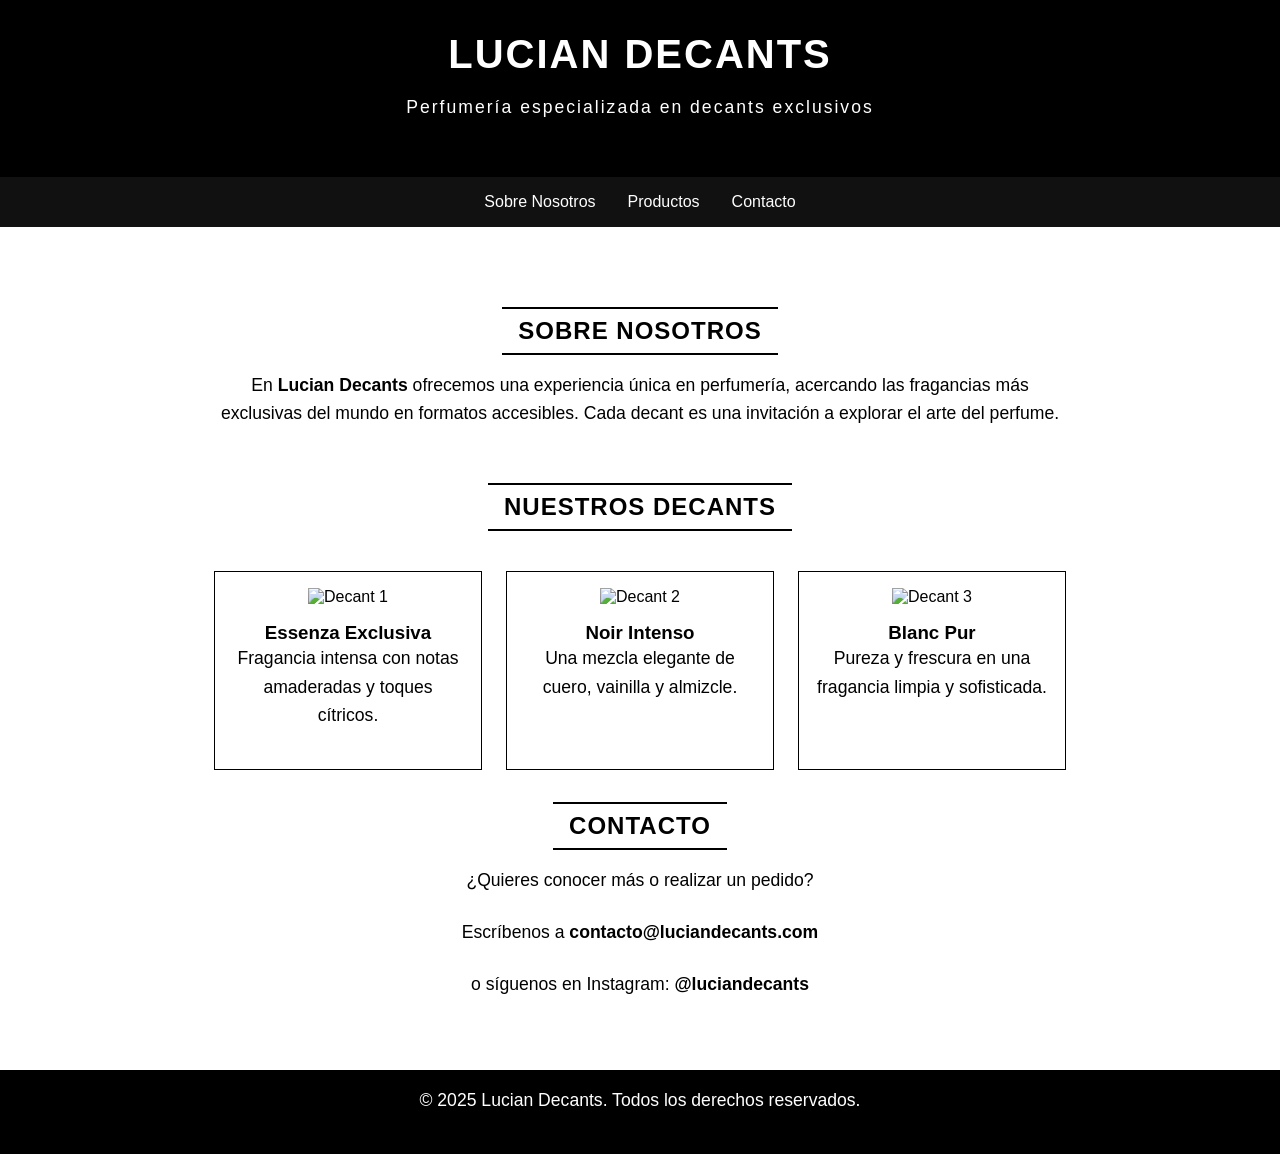
==== index.html @ 2844be26 "Rename lucian_decants_site.html to index.html" ====
<!DOCTYPE html>
<html lang="es">
<head>
  <meta charset="UTF-8" />
  <meta name="viewport" content="width=device-width, initial-scale=1.0" />
  <title>LUCIAN DECANTS</title>
  <style>
    * {
      margin: 0;
      padding: 0;
      box-sizing: border-box;
      font-family: 'Helvetica Neue', sans-serif;
    }
    body {
      background-color: #fff;
      color: #000;
      display: flex;
      flex-direction: column;
      min-height: 100vh;
    }
    header {
      background-color: #000;
      color: #fff;
      text-align: center;
      padding: 2rem 1rem;
      letter-spacing: 2px;
    }
    nav {
      display: flex;
      justify-content: center;
      background-color: #111;
    }
    nav a {
      color: #fff;
      text-decoration: none;
      padding: 1rem;
      transition: background 0.3s;
    }
    nav a:hover {
      background-color: #fff;
      color: #000;
    }
    main {
      flex: 1;
      padding: 3rem 1.5rem;
      max-width: 900px;
      margin: 0 auto;
      text-align: center;
    }
    h1 {
      font-size: 2.5rem;
      margin-bottom: 1rem;
    }
    p {
      font-size: 1.1rem;
      line-height: 1.6;
      margin-bottom: 1.5rem;
    }
    .section-title {
      border-top: 2px solid #000;
      border-bottom: 2px solid #000;
      display: inline-block;
      padding: 0.5rem 1rem;
      margin: 2rem 0 1rem;
      font-weight: bold;
      letter-spacing: 1px;
    }
    .grid {
      display: grid;
      grid-template-columns: repeat(auto-fit, minmax(250px, 1fr));
      gap: 1.5rem;
      margin-top: 1.5rem;
    }
    .card {
      border: 1px solid #000;
      padding: 1rem;
      transition: transform 0.3s;
    }
    .card:hover {
      transform: translateY(-5px);
    }
    .card img {
      width: 100%;
      height: 200px;
      object-fit: cover;
      margin-bottom: 1rem;
    }
    footer {
      background-color: #000;
      color: #fff;
      text-align: center;
      padding: 1rem;
      font-size: 0.9rem;
    }
  </style>
</head>
<body>
  <header>
    <h1>LUCIAN DECANTS</h1>
    <p>Perfumería especializada en decants exclusivos</p>
  </header>
  <nav>
    <a href="#sobre">Sobre Nosotros</a>
    <a href="#productos">Productos</a>
    <a href="#contacto">Contacto</a>
  </nav>
  <main>
    <section id="sobre">
      <h2 class="section-title">SOBRE NOSOTROS</h2>
      <p>
        En <strong>Lucian Decants</strong> ofrecemos una experiencia única en perfumería, acercando las fragancias más exclusivas del mundo en formatos accesibles. Cada decant es una invitación a explorar el arte del perfume.
      </p>
    </section>

    <section id="productos">
      <h2 class="section-title">NUESTROS DECANTS</h2>
      <div class="grid">
        <div class="card">
          <img src="https://images.unsplash.com/photo-1599058917212-d750089bc07c?auto=format&fit=crop&w=800&q=60" alt="Decant 1">
          <h3>Essenza Exclusiva</h3>
          <p>Fragancia intensa con notas amaderadas y toques cítricos.</p>
        </div>
        <div class="card">
          <img src="https://images.unsplash.com/photo-1600185365483-26d7a4b4e69e?auto=format&fit=crop&w=800&q=60" alt="Decant 2">
          <h3>Noir Intenso</h3>
          <p>Una mezcla elegante de cuero, vainilla y almizcle.</p>
        </div>
        <div class="card">
          <img src="https://images.unsplash.com/photo-1587474260584-136574528ed5?auto=format&fit=crop&w=800&q=60" alt="Decant 3">
          <h3>Blanc Pur</h3>
          <p>Pureza y frescura en una fragancia limpia y sofisticada.</p>
        </div>
      </div>
    </section>

    <section id="contacto">
      <h2 class="section-title">CONTACTO</h2>
      <p>¿Quieres conocer más o realizar un pedido?</p>
      <p>Escríbenos a <strong>contacto@luciandecants.com</strong></p>
      <p>o síguenos en Instagram: <strong>@luciandecants</strong></p>
    </section>
  </main>
  <footer>
    <p>&copy; 2025 Lucian Decants. Todos los derechos reservados.</p>
  </footer>
</body>
</html>
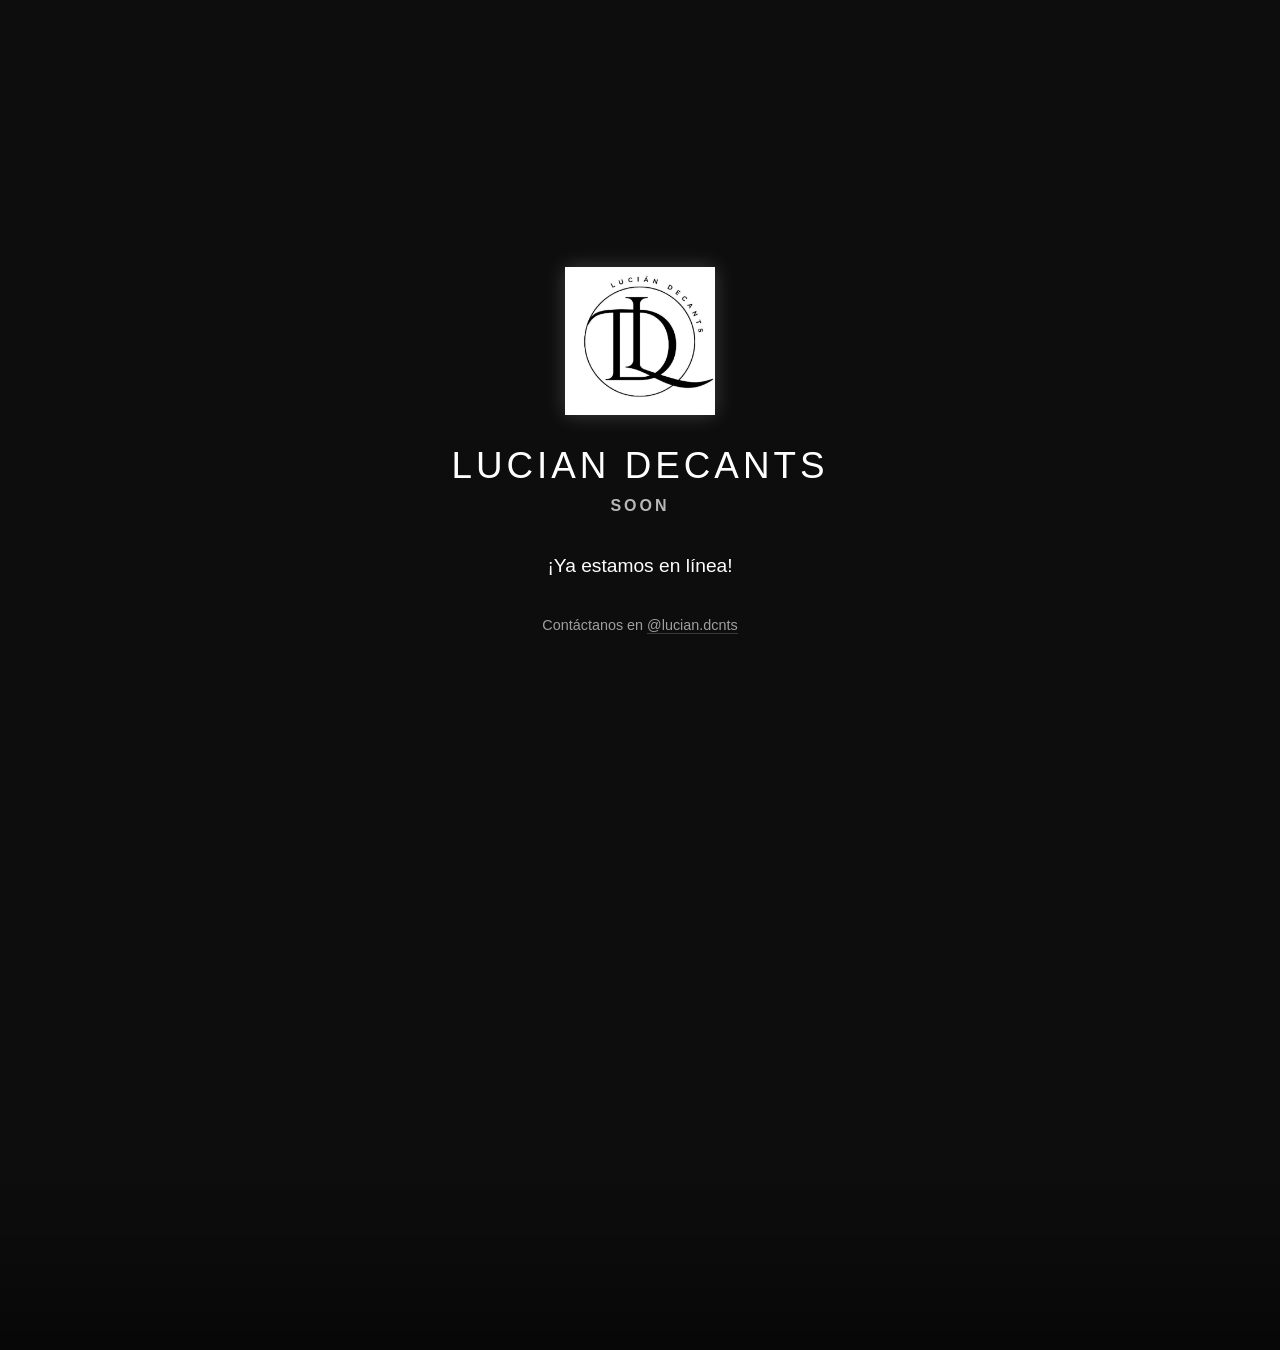
==== commit f98adc3c: "Add files via upload" ====
--- a/index.html
+++ b/index.html
@@ -3,145 +3,111 @@
 <head>
   <meta charset="UTF-8" />
   <meta name="viewport" content="width=device-width, initial-scale=1.0" />
-  <title>LUCIAN DECANTS</title>
+  <title>LUCIAN DECANTS — Soon</title>
   <style>
     * {
       margin: 0;
       padding: 0;
       box-sizing: border-box;
-      font-family: 'Helvetica Neue', sans-serif;
+      font-family: 'Poppins', sans-serif;
+      color: white;
     }
+
     body {
-      background-color: #fff;
-      color: #000;
+      background-color: #000;
+      height: 100vh;
       display: flex;
       flex-direction: column;
-      min-height: 100vh;
+      justify-content: center;
+      align-items: center;
+      text-align: center;
+      overflow: hidden;
     }
-    header {
-      background-color: #000;
-      color: #fff;
-      text-align: center;
-      padding: 2rem 1rem;
-      letter-spacing: 2px;
+
+    .blur-bg {
+      position: absolute;
+      top: -50%;
+      left: -50%;
+      width: 200%;
+      height: 200%;
+      background: rgba(255, 255, 255, 0.05);
+      filter: blur(100px);
+      z-index: 0;
     }
-    nav {
-      display: flex;
-      justify-content: center;
-      background-color: #111;
+
+    img {
+      width: 150px;
+      margin-bottom: 30px;
+      filter: drop-shadow(0 0 10px rgba(255,255,255,0.2));
+      z-index: 1;
     }
-    nav a {
-      color: #fff;
+
+    h1 {
+      font-size: 2.3rem;
+      letter-spacing: 4px;
+      margin-bottom: 10px;
+      font-weight: 500;
+      z-index: 1;
+    }
+
+    h2 {
+      font-size: 1rem;
+      opacity: 0.7;
+      letter-spacing: 3px;
+      margin-bottom: 40px;
+      z-index: 1;
+    }
+
+    #countdown {
+      font-size: 1.2rem;
+      font-weight: 300;
+      z-index: 1;
+      margin-bottom: 40px;
+    }
+
+    .contact {
+      font-size: 0.9rem;
+      opacity: 0.6;
+      z-index: 1;
+    }
+
+    a {
+      color: white;
       text-decoration: none;
-      padding: 1rem;
-      transition: background 0.3s;
-    }
-    nav a:hover {
-      background-color: #fff;
-      color: #000;
-    }
-    main {
-      flex: 1;
-      padding: 3rem 1.5rem;
-      max-width: 900px;
-      margin: 0 auto;
-      text-align: center;
-    }
-    h1 {
-      font-size: 2.5rem;
-      margin-bottom: 1rem;
-    }
-    p {
-      font-size: 1.1rem;
-      line-height: 1.6;
-      margin-bottom: 1.5rem;
-    }
-    .section-title {
-      border-top: 2px solid #000;
-      border-bottom: 2px solid #000;
-      display: inline-block;
-      padding: 0.5rem 1rem;
-      margin: 2rem 0 1rem;
-      font-weight: bold;
-      letter-spacing: 1px;
-    }
-    .grid {
-      display: grid;
-      grid-template-columns: repeat(auto-fit, minmax(250px, 1fr));
-      gap: 1.5rem;
-      margin-top: 1.5rem;
-    }
-    .card {
-      border: 1px solid #000;
-      padding: 1rem;
-      transition: transform 0.3s;
-    }
-    .card:hover {
-      transform: translateY(-5px);
-    }
-    .card img {
-      width: 100%;
-      height: 200px;
-      object-fit: cover;
-      margin-bottom: 1rem;
-    }
-    footer {
-      background-color: #000;
-      color: #fff;
-      text-align: center;
-      padding: 1rem;
-      font-size: 0.9rem;
+      border-bottom: 1px solid rgba(255,255,255,0.3);
     }
   </style>
 </head>
 <body>
-  <header>
-    <h1>LUCIAN DECANTS</h1>
-    <p>Perfumería especializada en decants exclusivos</p>
-  </header>
-  <nav>
-    <a href="#sobre">Sobre Nosotros</a>
-    <a href="#productos">Productos</a>
-    <a href="#contacto">Contacto</a>
-  </nav>
-  <main>
-    <section id="sobre">
-      <h2 class="section-title">SOBRE NOSOTROS</h2>
-      <p>
-        En <strong>Lucian Decants</strong> ofrecemos una experiencia única en perfumería, acercando las fragancias más exclusivas del mundo en formatos accesibles. Cada decant es una invitación a explorar el arte del perfume.
-      </p>
-    </section>
+  <div class="blur-bg"></div>
+  <img src="logo.png" alt="Lucian Decants Logo" />
+  <h1>LUCIAN DECANTS</h1>
+  <h2>SOON</h2>
+  <div id="countdown"></div>
+  <div class="contact">
+    Contáctanos en <a href="https://instagram.com/lucian.dcnts" target="_blank">@lucian.dcnts</a>
+  </div>
 
-    <section id="productos">
-      <h2 class="section-title">NUESTROS DECANTS</h2>
-      <div class="grid">
-        <div class="card">
-          <img src="https://images.unsplash.com/photo-1599058917212-d750089bc07c?auto=format&fit=crop&w=800&q=60" alt="Decant 1">
-          <h3>Essenza Exclusiva</h3>
-          <p>Fragancia intensa con notas amaderadas y toques cítricos.</p>
-        </div>
-        <div class="card">
-          <img src="https://images.unsplash.com/photo-1600185365483-26d7a4b4e69e?auto=format&fit=crop&w=800&q=60" alt="Decant 2">
-          <h3>Noir Intenso</h3>
-          <p>Una mezcla elegante de cuero, vainilla y almizcle.</p>
-        </div>
-        <div class="card">
-          <img src="https://images.unsplash.com/photo-1587474260584-136574528ed5?auto=format&fit=crop&w=800&q=60" alt="Decant 3">
-          <h3>Blanc Pur</h3>
-          <p>Pureza y frescura en una fragancia limpia y sofisticada.</p>
-        </div>
-      </div>
-    </section>
+  <script>
+    const countdown = document.getElementById('countdown');
+    const targetDate = new Date('Nov 20, 2025 00:00:00').getTime();
 
-    <section id="contacto">
-      <h2 class="section-title">CONTACTO</h2>
-      <p>¿Quieres conocer más o realizar un pedido?</p>
-      <p>Escríbenos a <strong>contacto@luciandecants.com</strong></p>
-      <p>o síguenos en Instagram: <strong>@luciandecants</strong></p>
-    </section>
-  </main>
-  <footer>
-    <p>&copy; 2025 Lucian Decants. Todos los derechos reservados.</p>
-  </footer>
+    const updateCountdown = setInterval(() => {
+      const now = new Date().getTime();
+      const distance = targetDate - now;
+
+      const days = Math.floor(distance / (1000 * 60 * 60 * 24));
+      const hours = Math.floor((distance % (1000 * 60 * 60 * 24)) / (1000 * 60 * 60));
+      const minutes = Math.floor((distance % (1000 * 60 * 60)) / (1000 * 60));
+      const seconds = Math.floor((distance % (1000 * 60)) / 1000);
+
+      countdown.innerHTML = `${days}d ${hours}h ${minutes}m ${seconds}s`;
+
+      if (distance < 0) {
+        clearInterval(updateCountdown);
+        countdown.innerHTML = "¡Ya estamos en línea!";
+      }
+    }, 1000);
+  </script>
 </body>
 </html>
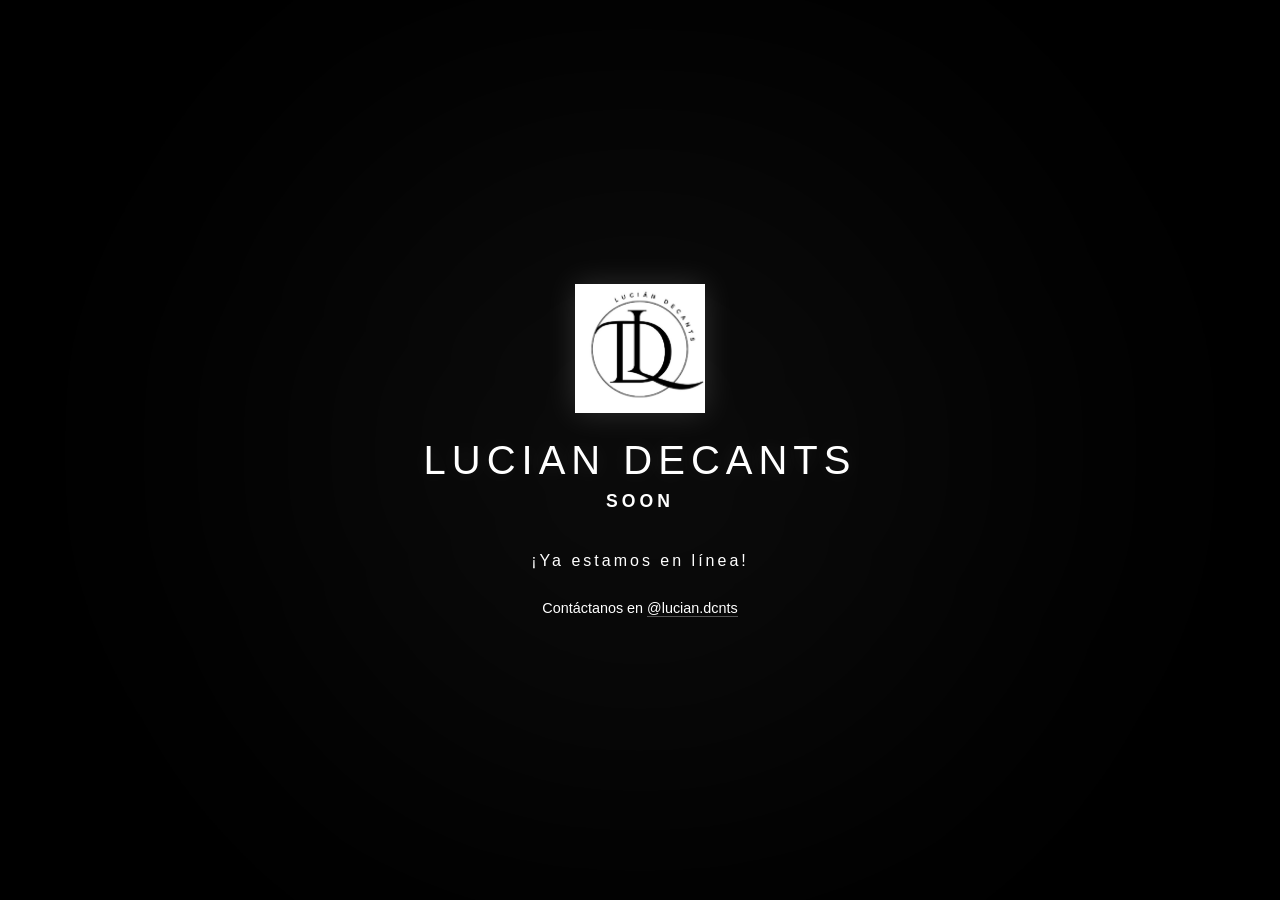
==== commit 0858dfc0: "Add files via upload" ====
--- a/index.html
+++ b/index.html
@@ -1,9 +1,9 @@
 <!DOCTYPE html>
 <html lang="es">
 <head>
-  <meta charset="UTF-8" />
-  <meta name="viewport" content="width=device-width, initial-scale=1.0" />
-  <title>LUCIAN DECANTS — Soon</title>
+  <meta charset="UTF-8">
+  <meta name="viewport" content="width=device-width, initial-scale=1.0">
+  <title>LUCIAN DECANTS — SOON</title>
   <style>
     * {
       margin: 0;
@@ -15,60 +15,77 @@
 
     body {
       background-color: #000;
+      overflow: hidden;
       height: 100vh;
       display: flex;
       flex-direction: column;
       justify-content: center;
       align-items: center;
       text-align: center;
-      overflow: hidden;
+      position: relative;
     }
 
-    .blur-bg {
+    /* Fondo con humo animado */
+    .smoke {
       position: absolute;
-      top: -50%;
-      left: -50%;
-      width: 200%;
-      height: 200%;
-      background: rgba(255, 255, 255, 0.05);
-      filter: blur(100px);
+      width: 100%;
+      height: 100%;
+      top: 0;
+      left: 0;
+      background: radial-gradient(circle at 50% 50%, rgba(255,255,255,0.05) 0%, rgba(0,0,0,1) 70%);
+      animation: smokeMove 12s ease-in-out infinite alternate;
+      filter: blur(90px);
       z-index: 0;
     }
 
+    @keyframes smokeMove {
+      0% { transform: scale(1) translate(0, 0); opacity: 0.6; }
+      50% { transform: scale(1.1) translate(-5%, 5%); opacity: 0.9; }
+      100% { transform: scale(1.2) translate(5%, -5%); opacity: 0.6; }
+    }
+
     img {
-      width: 150px;
-      margin-bottom: 30px;
-      filter: drop-shadow(0 0 10px rgba(255,255,255,0.2));
-      z-index: 1;
+      width: 130px;
+      margin-bottom: 25px;
+      filter: drop-shadow(0 0 15px rgba(255,255,255,0.15));
+      z-index: 2;
+      animation: fadeIn 2s ease forwards;
     }
 
     h1 {
-      font-size: 2.3rem;
-      letter-spacing: 4px;
-      margin-bottom: 10px;
-      font-weight: 500;
-      z-index: 1;
+      font-size: 2.5rem;
+      letter-spacing: 6px;
+      margin-bottom: 8px;
+      font-weight: 400;
+      text-transform: uppercase;
+      opacity: 0;
+      animation: glowIn 3s ease forwards 0.5s;
+      z-index: 2;
     }
 
     h2 {
-      font-size: 1rem;
-      opacity: 0.7;
-      letter-spacing: 3px;
+      font-size: 1.1rem;
+      opacity: 0;
+      letter-spacing: 4px;
       margin-bottom: 40px;
-      z-index: 1;
+      animation: fadeIn 3s ease forwards 1.5s;
+      z-index: 2;
     }
 
     #countdown {
-      font-size: 1.2rem;
-      font-weight: 300;
-      z-index: 1;
-      margin-bottom: 40px;
+      font-size: 1rem;
+      letter-spacing: 3px;
+      opacity: 0;
+      animation: fadeIn 2s ease forwards 2.5s;
+      margin-bottom: 30px;
+      z-index: 2;
     }
 
     .contact {
       font-size: 0.9rem;
-      opacity: 0.6;
-      z-index: 1;
+      opacity: 0;
+      animation: fadeIn 2s ease forwards 3.5s;
+      z-index: 2;
     }
 
     a {
@@ -76,11 +93,28 @@
       text-decoration: none;
       border-bottom: 1px solid rgba(255,255,255,0.3);
     }
+
+    @keyframes fadeIn {
+      to { opacity: 1; transform: none; }
+      from { opacity: 0; transform: translateY(15px); }
+    }
+
+    @keyframes glowIn {
+      0% { opacity: 0; text-shadow: none; }
+      50% { opacity: 1; text-shadow: 0 0 10px rgba(255,255,255,0.4); }
+      100% { opacity: 1; text-shadow: 0 0 20px rgba(255,255,255,0.1); }
+    }
+
+    @media (max-width: 600px) {
+      h1 { font-size: 1.8rem; letter-spacing: 4px; }
+      h2 { font-size: 0.9rem; }
+      img { width: 100px; }
+    }
   </style>
 </head>
 <body>
-  <div class="blur-bg"></div>
-  <img src="logo.png" alt="Lucian Decants Logo" />
+  <div class="smoke"></div>
+  <img src="logo.png" alt="Lucian Decants Logo">
   <h1>LUCIAN DECANTS</h1>
   <h2>SOON</h2>
   <div id="countdown"></div>
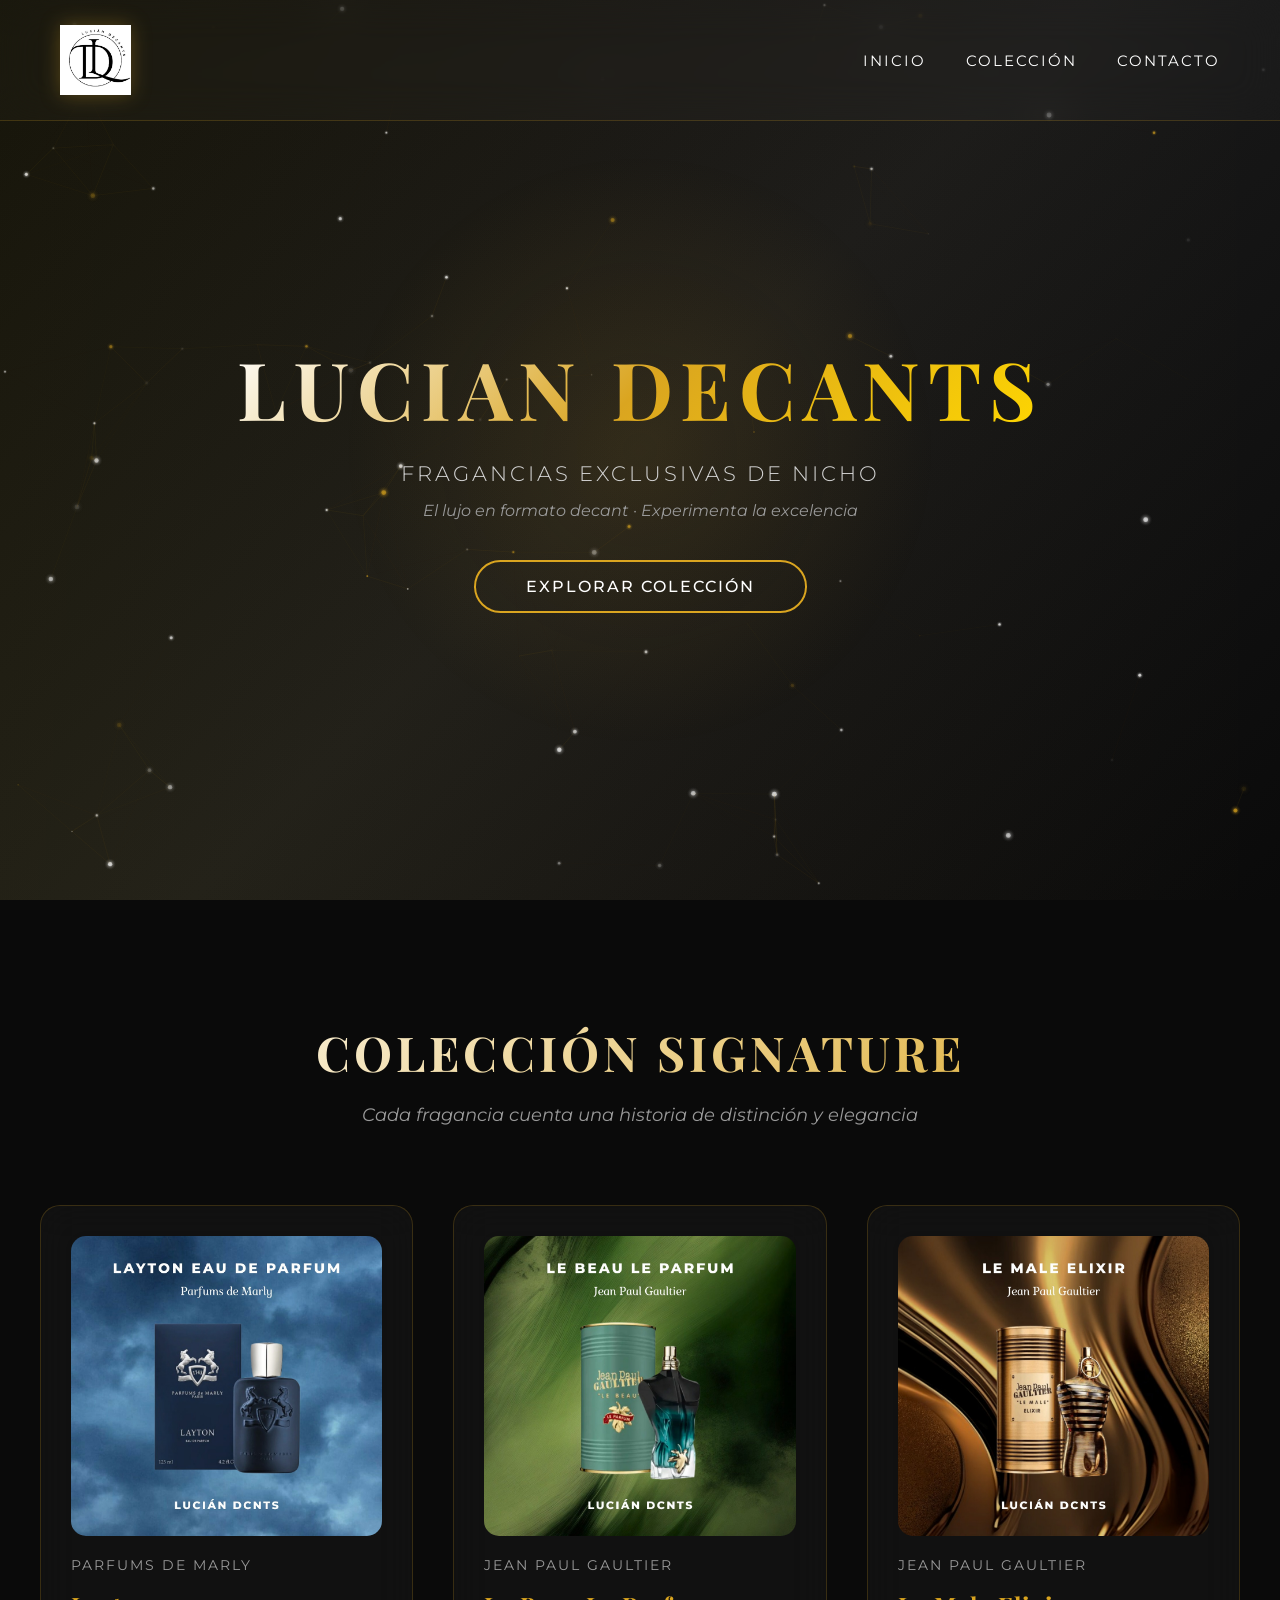
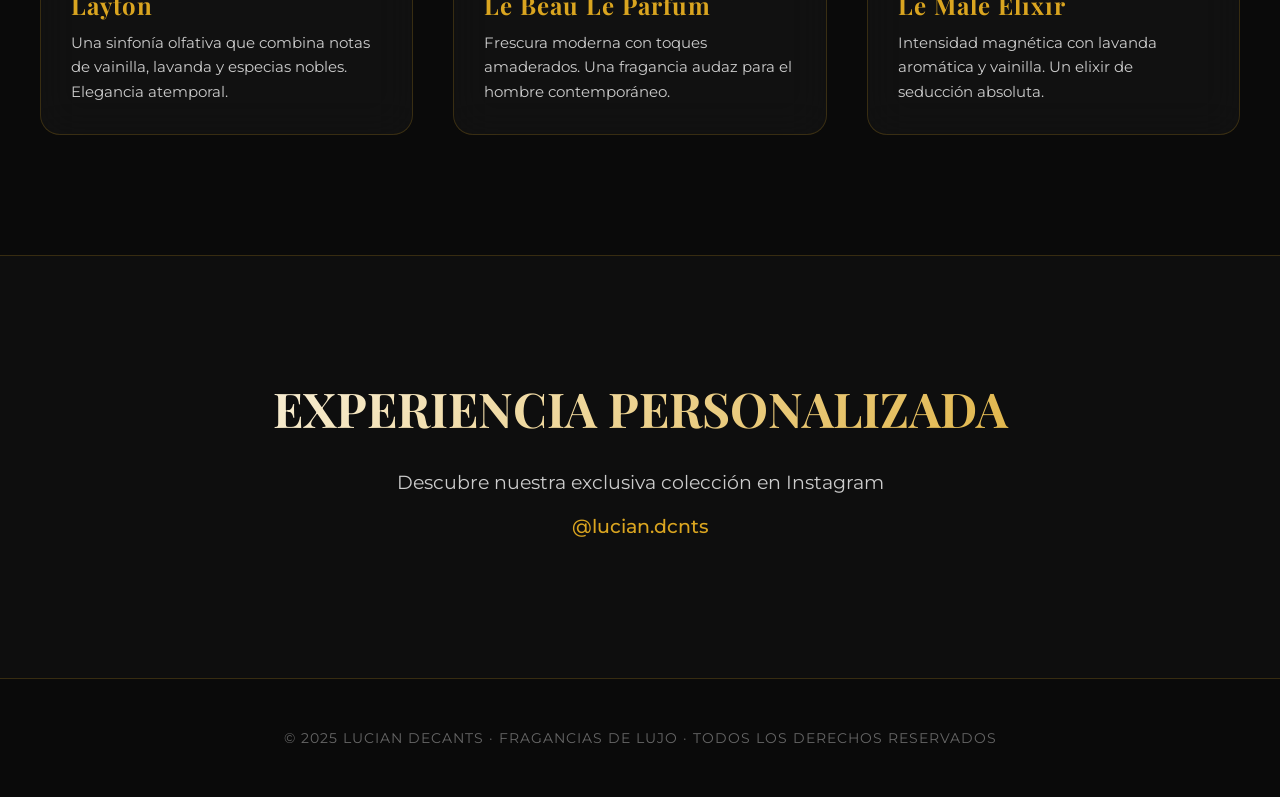
==== commit 5be0c414: "Add files via upload" ====
--- a/index.html
+++ b/index.html
@@ -1,147 +1,647 @@
 <!DOCTYPE html>
 <html lang="es">
 <head>
-  <meta charset="UTF-8">
-  <meta name="viewport" content="width=device-width, initial-scale=1.0">
-  <title>LUCIAN DECANTS — SOON</title>
+  <meta charset="UTF-8" />
+  <meta name="viewport" content="width=device-width, initial-scale=1.0" />
+  <title>Lucian Decants - Perfumería de Lujo</title>
+  <link href="https://fonts.googleapis.com/css2?family=Playfair+Display:wght@400;500;700&family=Montserrat:wght@300;400;500&display=swap" rel="stylesheet">
   <style>
     * {
       margin: 0;
       padding: 0;
       box-sizing: border-box;
-      font-family: 'Poppins', sans-serif;
-      color: white;
     }
 
     body {
-      background-color: #000;
-      overflow: hidden;
-      height: 100vh;
+      font-family: 'Montserrat', sans-serif;
+      background: #0a0a0a;
+      color: #fff;
+      overflow-x: hidden;
+    }
+
+    /* Fondo animado de lujo con gradiente dorado */
+    .luxury-bg {
+      position: fixed;
+      top: 0;
+      left: 0;
+      width: 100%;
+      height: 100%;
+      z-index: -2;
+      background: linear-gradient(135deg, #0a0a0a 0%, #1a1a1a 50%, #0a0a0a 100%);
+    }
+
+    .luxury-bg::before {
+      content: '';
+      position: absolute;
+      top: 0;
+      left: -100%;
+      width: 200%;
+      height: 100%;
+      background: linear-gradient(90deg, 
+        transparent 0%, 
+        rgba(218, 165, 32, 0.03) 25%,
+        rgba(255, 215, 0, 0.05) 50%,
+        rgba(218, 165, 32, 0.03) 75%,
+        transparent 100%);
+      animation: luxuryShine 15s ease-in-out infinite;
+    }
+
+    @keyframes luxuryShine {
+      0%, 100% { transform: translateX(0); }
+      50% { transform: translateX(50%); }
+    }
+
+    /* Canvas de partículas mejorado */
+    canvas#particles {
+      position: fixed;
+      top: 0;
+      left: 0;
+      width: 100%;
+      height: 100%;
+      z-index: -1;
+    }
+
+    /* Header elegante */
+    header {
+      display: flex;
+      justify-content: space-between;
+      align-items: center;
+      padding: 25px 60px;
+      background: rgba(255, 255, 255, 0.02);
+      backdrop-filter: blur(20px);
+      border-bottom: 1px solid rgba(218, 165, 32, 0.2);
+      position: fixed;
+      width: 100%;
+      top: 0;
+      z-index: 1000;
+      animation: slideDown 0.8s ease-out;
+    }
+
+    @keyframes slideDown {
+      from {
+        transform: translateY(-100px);
+        opacity: 0;
+      }
+      to {
+        transform: translateY(0);
+        opacity: 1;
+      }
+    }
+
+    .logo {
+      height: 70px;
+      filter: drop-shadow(0 0 10px rgba(218, 165, 32, 0.3));
+      transition: transform 0.3s ease;
+    }
+
+    .logo:hover {
+      transform: scale(1.05);
+    }
+
+    nav {
+      display: flex;
+      gap: 40px;
+    }
+
+    nav a {
+      color: #fff;
+      text-decoration: none;
+      font-weight: 400;
+      font-size: 0.95rem;
+      letter-spacing: 2px;
+      text-transform: uppercase;
+      position: relative;
+      transition: color 0.3s ease;
+    }
+
+    nav a::after {
+      content: '';
+      position: absolute;
+      bottom: -5px;
+      left: 0;
+      width: 0;
+      height: 1px;
+      background: linear-gradient(90deg, #daa520, #ffd700);
+      transition: width 0.4s ease;
+    }
+
+    nav a:hover {
+      color: #daa520;
+    }
+
+    nav a:hover::after {
+      width: 100%;
+    }
+
+    /* Hero Section Ultra Lujoso */
+    .hero {
+      min-height: 100vh;
       display: flex;
       flex-direction: column;
       justify-content: center;
       align-items: center;
       text-align: center;
+      padding: 150px 20px 100px;
       position: relative;
-    }
-
-    /* Fondo con humo animado */
-    .smoke {
+      overflow: hidden;
+    }
+
+    .hero::before {
+      content: '';
       position: absolute;
+      top: 50%;
+      left: 50%;
+      transform: translate(-50%, -50%);
+      width: 600px;
+      height: 600px;
+      background: radial-gradient(circle, rgba(218, 165, 32, 0.1) 0%, transparent 70%);
+      animation: pulse 4s ease-in-out infinite;
+    }
+
+    @keyframes pulse {
+      0%, 100% { transform: translate(-50%, -50%) scale(1); opacity: 0.5; }
+      50% { transform: translate(-50%, -50%) scale(1.2); opacity: 0.8; }
+    }
+
+    .hero-content {
+      position: relative;
+      z-index: 1;
+      animation: fadeInUp 1s ease-out 0.3s backwards;
+    }
+
+    @keyframes fadeInUp {
+      from {
+        opacity: 0;
+        transform: translateY(50px);
+      }
+      to {
+        opacity: 1;
+        transform: translateY(0);
+      }
+    }
+
+    .hero h1 {
+      font-family: 'Playfair Display', serif;
+      font-size: 5rem;
+      font-weight: 700;
+      letter-spacing: 8px;
+      background: linear-gradient(135deg, #ffffff 0%, #daa520 50%, #ffd700 100%);
+      -webkit-background-clip: text;
+      -webkit-text-fill-color: transparent;
+      background-clip: text;
+      margin-bottom: 20px;
+      animation: fadeInUp 1s ease-out 0.5s backwards;
+    }
+
+    .hero .tagline {
+      font-size: 1.3rem;
+      font-weight: 300;
+      letter-spacing: 3px;
+      color: #d4d4d4;
+      margin-bottom: 15px;
+      animation: fadeInUp 1s ease-out 0.7s backwards;
+    }
+
+    .hero .subtitle {
+      font-size: 1rem;
+      color: #999;
+      margin-bottom: 40px;
+      font-style: italic;
+      animation: fadeInUp 1s ease-out 0.9s backwards;
+    }
+
+    .btn {
+      display: inline-block;
+      padding: 15px 50px;
+      background: transparent;
+      border: 2px solid #daa520;
+      border-radius: 50px;
+      color: #fff;
+      text-decoration: none;
+      font-weight: 500;
+      letter-spacing: 2px;
+      text-transform: uppercase;
+      position: relative;
+      overflow: hidden;
+      transition: all 0.4s ease;
+      animation: fadeInUp 1s ease-out 1.1s backwards;
+    }
+
+    .btn::before {
+      content: '';
+      position: absolute;
+      top: 0;
+      left: -100%;
       width: 100%;
       height: 100%;
+      background: linear-gradient(90deg, transparent, rgba(218, 165, 32, 0.3), transparent);
+      transition: left 0.5s ease;
+    }
+
+    .btn:hover::before {
+      left: 100%;
+    }
+
+    .btn:hover {
+      background: rgba(218, 165, 32, 0.2);
+      transform: translateY(-3px);
+      box-shadow: 0 10px 30px rgba(218, 165, 32, 0.3);
+    }
+
+    /* Sección de Perfumes Premium */
+    #perfumes {
+      padding: 120px 20px;
+      position: relative;
+    }
+
+    #perfumes h2 {
+      font-family: 'Playfair Display', serif;
+      font-size: 3rem;
+      text-align: center;
+      margin-bottom: 20px;
+      letter-spacing: 4px;
+      background: linear-gradient(135deg, #ffffff, #daa520);
+      -webkit-background-clip: text;
+      -webkit-text-fill-color: transparent;
+      background-clip: text;
+    }
+
+    .section-subtitle {
+      text-align: center;
+      color: #999;
+      font-size: 1.1rem;
+      margin-bottom: 80px;
+      font-style: italic;
+    }
+
+    .perfume-grid {
+      display: grid;
+      grid-template-columns: repeat(auto-fit, minmax(280px, 1fr));
+      gap: 40px;
+      max-width: 1200px;
+      margin: 0 auto;
+    }
+
+    .card {
+      background: rgba(255, 255, 255, 0.03);
+      backdrop-filter: blur(20px);
+      border-radius: 20px;
+      padding: 30px;
+      border: 1px solid rgba(218, 165, 32, 0.2);
+      transition: all 0.5s ease;
+      cursor: pointer;
+      opacity: 0;
+      transform: translateY(50px);
+      animation: cardFadeIn 0.8s ease-out forwards;
+    }
+
+    .card:nth-child(1) { animation-delay: 0.2s; }
+    .card:nth-child(2) { animation-delay: 0.4s; }
+    .card:nth-child(3) { animation-delay: 0.6s; }
+
+    @keyframes cardFadeIn {
+      to {
+        opacity: 1;
+        transform: translateY(0);
+      }
+    }
+
+    .card:hover {
+      transform: translateY(-15px) scale(1.02);
+      border-color: rgba(218, 165, 32, 0.5);
+      box-shadow: 0 20px 60px rgba(218, 165, 32, 0.2);
+      background: rgba(255, 255, 255, 0.05);
+    }
+
+    .card-img-container {
+      width: 100%;
+      height: 300px;
+      overflow: hidden;
+      border-radius: 15px;
+      margin-bottom: 20px;
+      position: relative;
+      background: rgba(0, 0, 0, 0.3);
+    }
+
+    .card-img-container::after {
+      content: '';
+      position: absolute;
       top: 0;
-      left: 0;
-      background: radial-gradient(circle at 50% 50%, rgba(255,255,255,0.05) 0%, rgba(0,0,0,1) 70%);
-      animation: smokeMove 12s ease-in-out infinite alternate;
-      filter: blur(90px);
-      z-index: 0;
-    }
-
-    @keyframes smokeMove {
-      0% { transform: scale(1) translate(0, 0); opacity: 0.6; }
-      50% { transform: scale(1.1) translate(-5%, 5%); opacity: 0.9; }
-      100% { transform: scale(1.2) translate(5%, -5%); opacity: 0.6; }
-    }
-
-    img {
-      width: 130px;
-      margin-bottom: 25px;
-      filter: drop-shadow(0 0 15px rgba(255,255,255,0.15));
-      z-index: 2;
-      animation: fadeIn 2s ease forwards;
-    }
-
-    h1 {
-      font-size: 2.5rem;
-      letter-spacing: 6px;
-      margin-bottom: 8px;
-      font-weight: 400;
+      left: -100%;
+      width: 100%;
+      height: 100%;
+      background: linear-gradient(90deg, transparent, rgba(255, 255, 255, 0.1), transparent);
+      transition: left 0.5s ease;
+    }
+
+    .card:hover .card-img-container::after {
+      left: 100%;
+    }
+
+    .card img {
+      width: 100%;
+      height: 100%;
+      object-fit: cover;
+      transition: transform 0.5s ease;
+    }
+
+    .card:hover img {
+      transform: scale(1.1);
+    }
+
+    .card h3 {
+      font-family: 'Playfair Display', serif;
+      font-size: 1.5rem;
+      margin-bottom: 10px;
+      color: #daa520;
+      letter-spacing: 1px;
+    }
+
+    .card-brand {
+      color: #999;
+      font-size: 0.9rem;
+      letter-spacing: 2px;
       text-transform: uppercase;
-      opacity: 0;
-      animation: glowIn 3s ease forwards 0.5s;
-      z-index: 2;
-    }
-
-    h2 {
-      font-size: 1.1rem;
-      opacity: 0;
-      letter-spacing: 4px;
-      margin-bottom: 40px;
-      animation: fadeIn 3s ease forwards 1.5s;
-      z-index: 2;
-    }
-
-    #countdown {
-      font-size: 1rem;
-      letter-spacing: 3px;
-      opacity: 0;
-      animation: fadeIn 2s ease forwards 2.5s;
+      margin-bottom: 15px;
+    }
+
+    .card-description {
+      color: #ccc;
+      font-size: 0.95rem;
+      line-height: 1.6;
+    }
+
+    /* Contacto Elegante */
+    #contacto {
+      padding: 120px 20px;
+      text-align: center;
+      background: rgba(255, 255, 255, 0.02);
+      border-top: 1px solid rgba(218, 165, 32, 0.2);
+      border-bottom: 1px solid rgba(218, 165, 32, 0.2);
+    }
+
+    #contacto h2 {
+      font-family: 'Playfair Display', serif;
+      font-size: 3rem;
       margin-bottom: 30px;
-      z-index: 2;
-    }
-
-    .contact {
+      background: linear-gradient(135deg, #ffffff, #daa520);
+      -webkit-background-clip: text;
+      -webkit-text-fill-color: transparent;
+      background-clip: text;
+    }
+
+    #contacto p {
+      font-size: 1.2rem;
+      color: #ccc;
+      margin-bottom: 20px;
+    }
+
+    #contacto a {
+      color: #daa520;
+      text-decoration: none;
+      font-weight: 500;
+      transition: all 0.3s ease;
+      position: relative;
+    }
+
+    #contacto a:hover {
+      color: #ffd700;
+      text-shadow: 0 0 20px rgba(218, 165, 32, 0.5);
+    }
+
+    /* Footer */
+    footer {
+      text-align: center;
+      padding: 50px 20px;
+      color: #666;
       font-size: 0.9rem;
-      opacity: 0;
-      animation: fadeIn 2s ease forwards 3.5s;
-      z-index: 2;
-    }
-
-    a {
-      color: white;
-      text-decoration: none;
-      border-bottom: 1px solid rgba(255,255,255,0.3);
-    }
-
-    @keyframes fadeIn {
-      to { opacity: 1; transform: none; }
-      from { opacity: 0; transform: translateY(15px); }
-    }
-
-    @keyframes glowIn {
-      0% { opacity: 0; text-shadow: none; }
-      50% { opacity: 1; text-shadow: 0 0 10px rgba(255,255,255,0.4); }
-      100% { opacity: 1; text-shadow: 0 0 20px rgba(255,255,255,0.1); }
-    }
-
-    @media (max-width: 600px) {
-      h1 { font-size: 1.8rem; letter-spacing: 4px; }
-      h2 { font-size: 0.9rem; }
-      img { width: 100px; }
+      letter-spacing: 1px;
+    }
+
+    /* Responsive */
+    @media (max-width: 768px) {
+      header {
+        padding: 20px 30px;
+        flex-direction: column;
+        gap: 20px;
+      }
+
+      nav {
+        gap: 20px;
+      }
+
+      .hero h1 {
+        font-size: 3rem;
+        letter-spacing: 4px;
+      }
+
+      .hero .tagline {
+        font-size: 1.1rem;
+      }
+
+      #perfumes h2, #contacto h2 {
+        font-size: 2rem;
+      }
+
+      .perfume-grid {
+        grid-template-columns: 1fr;
+      }
     }
   </style>
 </head>
 <body>
-  <div class="smoke"></div>
-  <img src="logo.png" alt="Lucian Decants Logo">
-  <h1>LUCIAN DECANTS</h1>
-  <h2>SOON</h2>
-  <div id="countdown"></div>
-  <div class="contact">
-    Contáctanos en <a href="https://instagram.com/lucian.dcnts" target="_blank">@lucian.dcnts</a>
-  </div>
+  <div class="luxury-bg"></div>
+  <canvas id="particles"></canvas>
+
+  <header>
+    <img src="logo.png" alt="Lucian Decants" class="logo" />
+    <nav>
+      <a href="#inicio">Inicio</a>
+      <a href="#perfumes">Colección</a>
+      <a href="#contacto">Contacto</a>
+    </nav>
+  </header>
+
+  <section id="inicio" class="hero">
+    <div class="hero-content">
+      <h1>LUCIAN DECANTS</h1>
+      <p class="tagline">FRAGANCIAS EXCLUSIVAS DE NICHO</p>
+      <p class="subtitle">El lujo en formato decant · Experimenta la excelencia</p>
+      <a href="#perfumes" class="btn">Explorar Colección</a>
+    </div>
+  </section>
+
+  <section id="perfumes">
+    <h2>COLECCIÓN SIGNATURE</h2>
+    <p class="section-subtitle">Cada fragancia cuenta una historia de distinción y elegancia</p>
+    <div class="perfume-grid">
+      <div class="card">
+        <div class="card-img-container">
+          <img src="perfume1.jpg" alt="Layton Eau De Parfum">
+        </div>
+        <p class="card-brand">PARFUMS DE MARLY</p>
+        <h3>Layton</h3>
+        <p class="card-description">Una sinfonía olfativa que combina notas de vainilla, lavanda y especias nobles. Elegancia atemporal.</p>
+      </div>
+      <div class="card">
+        <div class="card-img-container">
+          <img src="perfume2.jpg" alt="Le Beau Le Parfum">
+        </div>
+        <p class="card-brand">JEAN PAUL GAULTIER</p>
+        <h3>Le Beau Le Parfum</h3>
+        <p class="card-description">Frescura moderna con toques amaderados. Una fragancia audaz para el hombre contemporáneo.</p>
+      </div>
+      <div class="card">
+        <div class="card-img-container">
+          <img src="perfume3.jpg" alt="Le Male Elixir">
+        </div>
+        <p class="card-brand">JEAN PAUL GAULTIER</p>
+        <h3>Le Male Elixir</h3>
+        <p class="card-description">Intensidad magnética con lavanda aromática y vainilla. Un elixir de seducción absoluta.</p>
+      </div>
+
+    </div>
+  </section>
+
+  <section id="contacto">
+    <h2>EXPERIENCIA PERSONALIZADA</h2>
+    <p>Descubre nuestra exclusiva colección en Instagram</p>
+    <p><a href="https://instagram.com/lucian.dcnts" target="_blank">@lucian.dcnts</a></p>
+  </section>
+
+  <footer>
+    <p>© 2025 LUCIAN DECANTS · FRAGANCIAS DE LUJO · TODOS LOS DERECHOS RESERVADOS</p>
+  </footer>
 
   <script>
-    const countdown = document.getElementById('countdown');
-    const targetDate = new Date('Nov 20, 2025 00:00:00').getTime();
-
-    const updateCountdown = setInterval(() => {
-      const now = new Date().getTime();
-      const distance = targetDate - now;
-
-      const days = Math.floor(distance / (1000 * 60 * 60 * 24));
-      const hours = Math.floor((distance % (1000 * 60 * 60 * 24)) / (1000 * 60 * 60));
-      const minutes = Math.floor((distance % (1000 * 60 * 60)) / (1000 * 60));
-      const seconds = Math.floor((distance % (1000 * 60)) / 1000);
-
-      countdown.innerHTML = `${days}d ${hours}h ${minutes}m ${seconds}s`;
-
-      if (distance < 0) {
-        clearInterval(updateCountdown);
-        countdown.innerHTML = "¡Ya estamos en línea!";
-      }
-    }, 1000);
+    // Sistema de partículas mejorado con efecto dorado
+    const canvas = document.getElementById('particles');
+    const ctx = canvas.getContext('2d');
+    let particlesArray = [];
+
+    canvas.width = window.innerWidth;
+    canvas.height = window.innerHeight;
+
+    window.addEventListener('resize', () => {
+      canvas.width = window.innerWidth;
+      canvas.height = window.innerHeight;
+      init();
+    });
+
+    class Particle {
+      constructor(x, y, size, speedX, speedY, color) {
+        this.x = x;
+        this.y = y;
+        this.size = size;
+        this.speedX = speedX;
+        this.speedY = speedY;
+        this.alpha = Math.random() * 0.5 + 0.3;
+        this.color = color;
+        this.pulseSpeed = Math.random() * 0.02 + 0.01;
+        this.pulsePhase = Math.random() * Math.PI * 2;
+      }
+
+      update() {
+        this.x += this.speedX * 0.15;
+        this.y += this.speedY * 0.15;
+        
+        // Rebote suave
+        if (this.x < 0 || this.x > canvas.width) this.speedX *= -1;
+        if (this.y < 0 || this.y > canvas.height) this.speedY *= -1;
+        
+        // Pulsación
+        this.pulsePhase += this.pulseSpeed;
+        this.alpha = 0.3 + Math.sin(this.pulsePhase) * 0.3;
+      }
+
+      draw() {
+        // Efecto de resplandor
+        const gradient = ctx.createRadialGradient(this.x, this.y, 0, this.x, this.y, this.size * 3);
+        gradient.addColorStop(0, this.color.replace('ALPHA', this.alpha));
+        gradient.addColorStop(0.5, this.color.replace('ALPHA', this.alpha * 0.3));
+        gradient.addColorStop(1, 'rgba(0,0,0,0)');
+        
+        ctx.fillStyle = gradient;
+        ctx.beginPath();
+        ctx.arc(this.x, this.y, this.size * 3, 0, Math.PI * 2);
+        ctx.fill();
+        
+        // Partícula central
+        ctx.fillStyle = this.color.replace('ALPHA', this.alpha);
+        ctx.beginPath();
+        ctx.arc(this.x, this.y, this.size, 0, Math.PI * 2);
+        ctx.fill();
+      }
+    }
+
+    function init() {
+      particlesArray = [];
+      const numberOfParticles = 100;
+      
+      for (let i = 0; i < numberOfParticles; i++) {
+        const x = Math.random() * canvas.width;
+        const y = Math.random() * canvas.height;
+        const size = Math.random() * 2 + 0.5;
+        const speedX = (Math.random() - 0.5) * 0.4;
+        const speedY = (Math.random() - 0.5) * 0.4;
+        
+        // Mix de partículas blancas y doradas
+        const color = Math.random() > 0.7 
+          ? 'rgba(218, 165, 32, ALPHA)'  // Dorado
+          : 'rgba(255, 255, 255, ALPHA)'; // Blanco
+        
+        particlesArray.push(new Particle(x, y, size, speedX, speedY, color));
+      }
+    }
+
+    function connectParticles() {
+      for (let i = 0; i < particlesArray.length; i++) {
+        for (let j = i + 1; j < particlesArray.length; j++) {
+          const dx = particlesArray[i].x - particlesArray[j].x;
+          const dy = particlesArray[i].y - particlesArray[j].y;
+          const distance = Math.sqrt(dx * dx + dy * dy);
+          
+          if (distance < 120) {
+            const opacity = (1 - distance / 120) * 0.15;
+            ctx.strokeStyle = `rgba(218, 165, 32, ${opacity})`;
+            ctx.lineWidth = 0.5;
+            ctx.beginPath();
+            ctx.moveTo(particlesArray[i].x, particlesArray[i].y);
+            ctx.lineTo(particlesArray[j].x, particlesArray[j].y);
+            ctx.stroke();
+          }
+        }
+      }
+    }
+
+    function animate() {
+      ctx.clearRect(0, 0, canvas.width, canvas.height);
+      
+      particlesArray.forEach(particle => {
+        particle.update();
+        particle.draw();
+      });
+      
+      connectParticles();
+      requestAnimationFrame(animate);
+    }
+
+    init();
+    animate();
+
+    // Smooth scroll
+    document.querySelectorAll('a[href^="#"]').forEach(anchor => {
+      anchor.addEventListener('click', function (e) {
+        e.preventDefault();
+        const target = document.querySelector(this.getAttribute('href'));
+        if (target) {
+          target.scrollIntoView({
+            behavior: 'smooth',
+            block: 'start'
+          });
+        }
+      });
+    });
   </script>
 </body>
-</html>
+</html>
